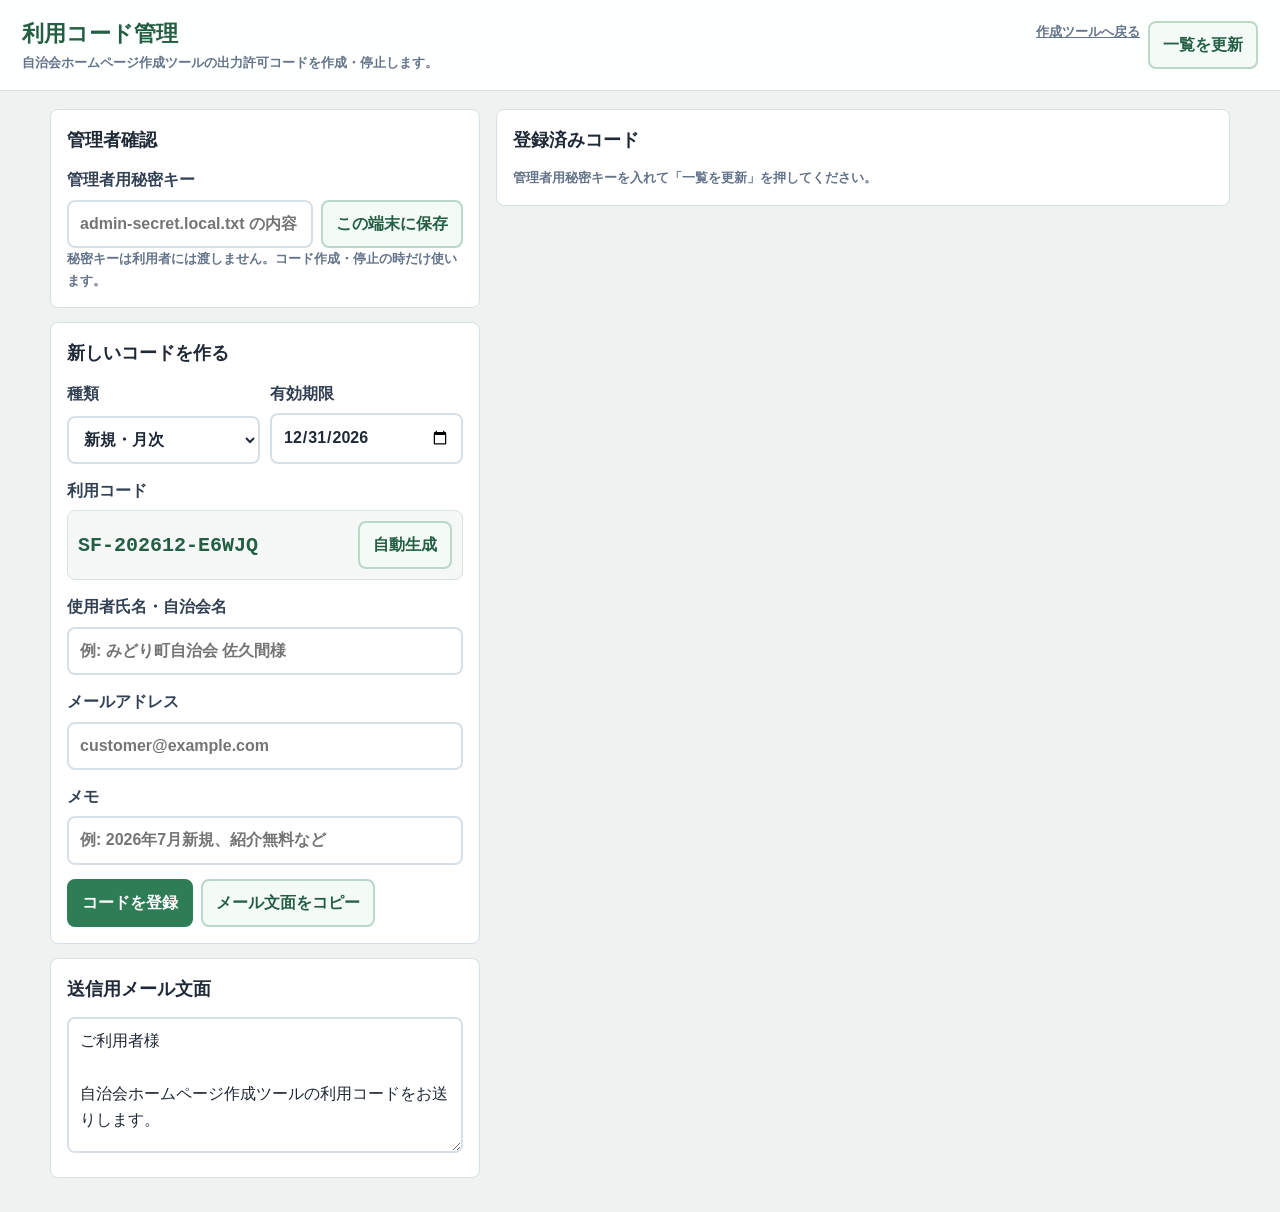
==== admin.html @ de586a73 "Add access code admin page" ====
<!doctype html>
<html lang="ja">
<head>
  <meta charset="utf-8">
  <meta name="viewport" content="width=device-width, initial-scale=1">
  <title>利用コード管理 | 自治会ホームページ作成ツール</title>
  <style>
    :root {
      --ink: #1f2937;
      --muted: #64748b;
      --line: #d8e0e7;
      --soft: #f6f8f7;
      --green: #2f7d57;
      --green-dark: #245f43;
      --red: #b42318;
      --blue: #2563eb;
      --white: #fff;
    }

    * {
      box-sizing: border-box;
    }

    body {
      margin: 0;
      background: #eef3f1;
      color: var(--ink);
      font-family: -apple-system, BlinkMacSystemFont, "Hiragino Sans", "Yu Gothic", Meiryo, sans-serif;
      line-height: 1.65;
    }

    header {
      position: sticky;
      top: 0;
      z-index: 5;
      display: flex;
      justify-content: space-between;
      gap: 12px;
      align-items: center;
      padding: 16px 22px;
      background: rgba(255, 255, 255, 0.94);
      border-bottom: 1px solid var(--line);
      backdrop-filter: blur(8px);
    }

    h1,
    h2,
    h3,
    p {
      margin: 0;
    }

    h1 {
      font-size: 22px;
      color: var(--green-dark);
    }

    h2 {
      font-size: 18px;
      margin-bottom: 12px;
    }

    h3 {
      font-size: 15px;
    }

    main {
      width: min(1180px, calc(100% - 28px));
      margin: 18px auto 34px;
      display: grid;
      grid-template-columns: minmax(320px, 430px) 1fr;
      gap: 16px;
      align-items: start;
    }

    section,
    .panel {
      background: var(--white);
      border: 1px solid var(--line);
      border-radius: 8px;
      padding: 16px;
    }

    .stack {
      display: grid;
      gap: 14px;
    }

    label {
      display: grid;
      gap: 6px;
      font-weight: 800;
      color: #334155;
    }

    input,
    select,
    textarea,
    button {
      font: inherit;
    }

    input,
    select,
    textarea {
      width: 100%;
      min-height: 44px;
      border: 2px solid var(--line);
      border-radius: 8px;
      padding: 9px 11px;
      background: #fff;
      color: var(--ink);
    }

    textarea {
      min-height: 136px;
      resize: vertical;
    }

    button {
      min-height: 44px;
      border: 2px solid var(--green);
      border-radius: 8px;
      padding: 9px 13px;
      background: var(--green);
      color: #fff;
      font-weight: 900;
      cursor: pointer;
    }

    button.secondary {
      color: var(--green-dark);
      background: #f4faf6;
      border-color: #b9d8c8;
    }

    button.danger {
      background: var(--red);
      border-color: var(--red);
    }

    button.blue {
      background: var(--blue);
      border-color: var(--blue);
    }

    button:disabled {
      opacity: 0.55;
      cursor: not-allowed;
    }

    .row {
      display: grid;
      grid-template-columns: 1fr 1fr;
      gap: 10px;
    }

    .actions {
      display: flex;
      flex-wrap: wrap;
      gap: 8px;
    }

    .notice {
      padding: 10px 12px;
      border: 1px solid #bfd8c8;
      border-radius: 8px;
      color: var(--green-dark);
      background: #f4faf6;
      font-weight: 800;
    }

    .notice.error {
      border-color: #f0b8b2;
      color: var(--red);
      background: #fff5f5;
    }

    .tiny {
      color: var(--muted);
      font-size: 13px;
      font-weight: 600;
    }

    .code-box {
      display: grid;
      grid-template-columns: 1fr auto;
      gap: 8px;
      align-items: center;
      padding: 10px;
      background: var(--soft);
      border: 1px solid var(--line);
      border-radius: 8px;
    }

    .code-value {
      font-family: ui-monospace, SFMono-Regular, Menlo, Consolas, monospace;
      font-size: 20px;
      font-weight: 900;
      overflow-wrap: anywhere;
      color: var(--green-dark);
    }

    .code-list {
      display: grid;
      gap: 10px;
      max-height: calc(100vh - 178px);
      overflow: auto;
      padding-right: 4px;
    }

    .code-card {
      border: 1px solid var(--line);
      border-radius: 8px;
      padding: 12px;
      display: grid;
      gap: 8px;
      background: #fff;
    }

    .code-card.disabled {
      opacity: 0.68;
      background: #f8fafc;
    }

    .card-head {
      display: grid;
      grid-template-columns: 1fr auto;
      gap: 8px;
      align-items: start;
    }

    .pill {
      display: inline-flex;
      align-items: center;
      justify-content: center;
      min-height: 26px;
      padding: 3px 9px;
      border-radius: 999px;
      background: #e8f3ed;
      color: var(--green-dark);
      font-size: 12px;
      font-weight: 900;
      white-space: nowrap;
    }

    .pill.off {
      color: #475569;
      background: #e2e8f0;
    }

    .pill.expired {
      color: var(--red);
      background: #fff0ee;
    }

    .meta {
      display: flex;
      flex-wrap: wrap;
      gap: 6px 12px;
      color: var(--muted);
      font-size: 13px;
      font-weight: 700;
    }

    .secret-line {
      display: grid;
      grid-template-columns: 1fr auto;
      gap: 8px;
      align-items: end;
    }

    @media (max-width: 860px) {
      header,
      main {
        width: 100%;
      }

      header {
        position: static;
        align-items: flex-start;
        flex-direction: column;
      }

      main {
        grid-template-columns: 1fr;
        padding: 0 12px 20px;
      }

      .row,
      .secret-line,
      .code-box {
        grid-template-columns: 1fr;
      }
    }
  </style>
</head>
<body>
  <header>
    <div>
      <h1>利用コード管理</h1>
      <p class="tiny">自治会ホームページ作成ツールの出力許可コードを作成・停止します。</p>
    </div>
    <div class="actions">
      <a href="./" class="tiny">作成ツールへ戻る</a>
      <button class="secondary" type="button" data-refresh>一覧を更新</button>
    </div>
  </header>

  <main>
    <div class="stack">
      <section>
        <h2>管理者確認</h2>
        <div class="secret-line">
          <label>
            管理者用秘密キー
            <input type="password" data-admin-secret autocomplete="current-password" placeholder="admin-secret.local.txt の内容">
          </label>
          <button class="secondary" type="button" data-save-secret>この端末に保存</button>
        </div>
        <p class="tiny">秘密キーは利用者には渡しません。コード作成・停止の時だけ使います。</p>
      </section>

      <section>
        <h2>新しいコードを作る</h2>
        <div class="stack">
          <div class="row">
            <label>
              種類
              <select data-code-type>
                <option value="monthly">新規・月次</option>
                <option value="yearly">既存・年次</option>
                <option value="free">無料許可</option>
              </select>
            </label>
            <label>
              有効期限
              <input type="date" data-expires-date>
            </label>
          </div>

          <label>
            利用コード
            <div class="code-box">
              <span class="code-value" data-code-preview>SF-XXXXXX</span>
              <button class="secondary" type="button" data-generate-code>自動生成</button>
            </div>
          </label>

          <label>
            使用者氏名・自治会名
            <input data-customer-name placeholder="例: みどり町自治会 佐久間様">
          </label>

          <label>
            メールアドレス
            <input type="email" data-email placeholder="customer@example.com">
          </label>

          <label>
            メモ
            <input data-note placeholder="例: 2026年7月新規、紹介無料など">
          </label>

          <div class="actions">
            <button type="button" data-register-code>コードを登録</button>
            <button class="secondary" type="button" data-copy-mail>メール文面をコピー</button>
          </div>
          <p data-status class="notice" hidden></p>
        </div>
      </section>

      <section>
        <h2>送信用メール文面</h2>
        <textarea data-mail-body readonly></textarea>
      </section>
    </div>

    <section>
      <h2>登録済みコード</h2>
      <div class="code-list" data-code-list>
        <p class="tiny">管理者用秘密キーを入れて「一覧を更新」を押してください。</p>
      </div>
    </section>
  </main>

  <script>
    const API_BASE = "https://sakuma-farm-homepage-auth.sakuma-farm-jichikai.workers.dev";
    const APP_URL = "https://daisuken0211-dotcom.github.io/jichikai-site-maker/";
    const storageKey = "sakumaFarmAdminSecret";

    const elements = {
      secret: document.querySelector("[data-admin-secret]"),
      saveSecret: document.querySelector("[data-save-secret]"),
      type: document.querySelector("[data-code-type]"),
      expiresDate: document.querySelector("[data-expires-date]"),
      codePreview: document.querySelector("[data-code-preview]"),
      generateCode: document.querySelector("[data-generate-code]"),
      customerName: document.querySelector("[data-customer-name]"),
      email: document.querySelector("[data-email]"),
      note: document.querySelector("[data-note]"),
      registerCode: document.querySelector("[data-register-code]"),
      copyMail: document.querySelector("[data-copy-mail]"),
      mailBody: document.querySelector("[data-mail-body]"),
      status: document.querySelector("[data-status]"),
      refresh: document.querySelector("[data-refresh]"),
      codeList: document.querySelector("[data-code-list]")
    };

    function pad(value) {
      return String(value).padStart(2, "0");
    }

    function formatDateInput(date) {
      return `${date.getFullYear()}-${pad(date.getMonth() + 1)}-${pad(date.getDate())}`;
    }

    function endOfMonth(date = new Date()) {
      return new Date(date.getFullYear(), date.getMonth() + 1, 0);
    }

    function oneYearLater(date = new Date()) {
      return new Date(date.getFullYear() + 1, date.getMonth(), date.getDate());
    }

    function setStatus(message, isError = false) {
      elements.status.hidden = false;
      elements.status.textContent = message;
      elements.status.classList.toggle("error", isError);
    }

    function randomPart(length = 6) {
      const alphabet = "ABCDEFGHJKLMNPQRSTUVWXYZ23456789";
      const bytes = new Uint8Array(length);
      crypto.getRandomValues(bytes);
      return Array.from(bytes, (byte) => alphabet[byte % alphabet.length]).join("");
    }

    function codePrefix() {
      const now = new Date();
      if (elements.type.value === "yearly") return `SF-Y${now.getFullYear()}`;
      if (elements.type.value === "free") return "SF-FREE";
      return `SF-${now.getFullYear()}${pad(now.getMonth() + 1)}`;
    }

    function generateCode() {
      elements.codePreview.textContent = `${codePrefix()}-${randomPart(5)}`;
      updateMailBody();
    }

    function setDefaultExpiry() {
      const now = new Date();
      if (elements.type.value === "yearly") {
        elements.expiresDate.value = formatDateInput(oneYearLater(now));
      } else if (elements.type.value === "free") {
        elements.expiresDate.value = "";
      } else {
        elements.expiresDate.value = formatDateInput(endOfMonth(now));
      }
      generateCode();
    }

    function expiryIso() {
      if (!elements.expiresDate.value) return "";
      return `${elements.expiresDate.value}T23:59:59+09:00`;
    }

    function codeTypeLabel(type = elements.type.value) {
      if (type === "yearly") return "年次";
      if (type === "free") return "無料";
      return "月次";
    }

    function buildPayload() {
      return {
        code: elements.codePreview.textContent.trim(),
        type: elements.type.value,
        customerName: elements.customerName.value.trim(),
        email: elements.email.value.trim(),
        note: elements.note.value.trim(),
        expiresAt: expiryIso(),
        enabled: true
      };
    }

    function updateMailBody() {
      const payload = buildPayload();
      const name = payload.customerName || "ご利用者様";
      const expires = payload.expiresAt ? `${elements.expiresDate.value} まで` : "期限なし";
      elements.mailBody.value = `${name}\n\n自治会ホームページ作成ツールの利用コードをお送りします。\n\n利用コード: ${payload.code}\n有効期限: ${expires}\n\n作成ツールはこちらです。\n${APP_URL}\n\n出力・保存を押したときに、この利用コードを入力してください。\n一度入力した端末では、期限まで再入力は不要です。\n\nSakuma Farm`;
    }

    function secretValue() {
      return elements.secret.value.trim();
    }

    async function postAdmin(path, body = {}) {
      if (!secretValue()) throw new Error("管理者用秘密キーを入力してください。");
      const response = await fetch(`${API_BASE}${path}`, {
        method: "POST",
        headers: {
          "Content-Type": "application/json",
          "X-Admin-Secret": secretValue()
        },
        body: JSON.stringify(body)
      });
      const data = await response.json().catch(() => ({}));
      if (!response.ok || data.ok === false) {
        throw new Error(data.reason || "処理に失敗しました。");
      }
      return data;
    }

    function escapeHtml(value) {
      return String(value || "").replace(/[&<>"']/g, (char) => ({
        "&": "&amp;",
        "<": "&lt;",
        ">": "&gt;",
        "\"": "&quot;",
        "'": "&#39;"
      }[char]));
    }

    function renderCodes(codes) {
      if (!codes.length) {
        elements.codeList.innerHTML = '<p class="tiny">登録済みコードはまだありません。</p>';
        return;
      }

      elements.codeList.innerHTML = codes.map((item) => {
        const status = item.expired ? "期限切れ" : item.enabled ? "有効" : "停止";
        const pillClass = item.expired ? "expired" : item.enabled ? "" : "off";
        const disabledClass = item.enabled ? "" : " disabled";
        const expires = item.expiresAt ? item.expiresAt.replace("T", " ").replace("+09:00", "") : "期限なし";
        return `
          <article class="code-card${disabledClass}">
            <div class="card-head">
              <div>
                <div class="code-value">${escapeHtml(item.code)}</div>
                <div class="meta">
                  <span>${escapeHtml(codeTypeLabel(item.type))}</span>
                  <span>${escapeHtml(item.customerName || "名前未設定")}</span>
                  <span>${escapeHtml(item.email || "メール未設定")}</span>
                </div>
              </div>
              <span class="pill ${pillClass}">${status}</span>
            </div>
            <div class="meta">
              <span>期限: ${escapeHtml(expires)}</span>
              <span>${escapeHtml(item.note || "")}</span>
            </div>
            <div class="actions">
              <button class="secondary" type="button" data-load-code="${escapeHtml(item.code)}">メール文面を作る</button>
              <button class="danger" type="button" data-disable-code="${escapeHtml(item.code)}" ${item.enabled ? "" : "disabled"}>停止</button>
            </div>
          </article>
        `;
      }).join("");
    }

    async function refreshCodes() {
      elements.codeList.innerHTML = '<p class="tiny">読み込み中です。</p>';
      const data = await postAdmin("/admin/list-codes");
      renderCodes(data.codes || []);
      setStatus("登録済みコードを読み込みました。");
    }

    elements.saveSecret.addEventListener("click", () => {
      localStorage.setItem(storageKey, secretValue());
      setStatus("この端末に管理者用秘密キーを保存しました。");
    });

    elements.type.addEventListener("change", setDefaultExpiry);
    elements.expiresDate.addEventListener("input", updateMailBody);
    elements.customerName.addEventListener("input", updateMailBody);
    elements.email.addEventListener("input", updateMailBody);
    elements.note.addEventListener("input", updateMailBody);
    elements.generateCode.addEventListener("click", generateCode);

    elements.registerCode.addEventListener("click", async () => {
      try {
        const payload = buildPayload();
        if (!payload.code || payload.code === "SF-XXXXXX") generateCode();
        await postAdmin("/admin/upsert-code", buildPayload());
        setStatus("利用コードを登録しました。メール文面をコピーして利用者へ送れます。");
        await refreshCodes();
      } catch (error) {
        setStatus(error.message || "登録に失敗しました。", true);
      }
    });

    elements.copyMail.addEventListener("click", async () => {
      updateMailBody();
      await navigator.clipboard.writeText(elements.mailBody.value);
      setStatus("メール文面をコピーしました。");
    });

    elements.refresh.addEventListener("click", async () => {
      try {
        await refreshCodes();
      } catch (error) {
        setStatus(error.message || "一覧取得に失敗しました。", true);
      }
    });

    elements.codeList.addEventListener("click", async (event) => {
      const disableButton = event.target.closest("[data-disable-code]");
      const loadButton = event.target.closest("[data-load-code]");

      if (loadButton) {
        elements.codePreview.textContent = loadButton.dataset.loadCode;
        updateMailBody();
        setStatus("選択したコードのメール文面を作りました。");
      }

      if (disableButton) {
        if (!confirm(`${disableButton.dataset.disableCode} を停止しますか？`)) return;
        try {
          await postAdmin("/admin/disable-code", { code: disableButton.dataset.disableCode });
          setStatus("利用コードを停止しました。");
          await refreshCodes();
        } catch (error) {
          setStatus(error.message || "停止に失敗しました。", true);
        }
      }
    });

    elements.secret.value = localStorage.getItem(storageKey) || "";
    setDefaultExpiry();
    updateMailBody();
  </script>
</body>
</html>
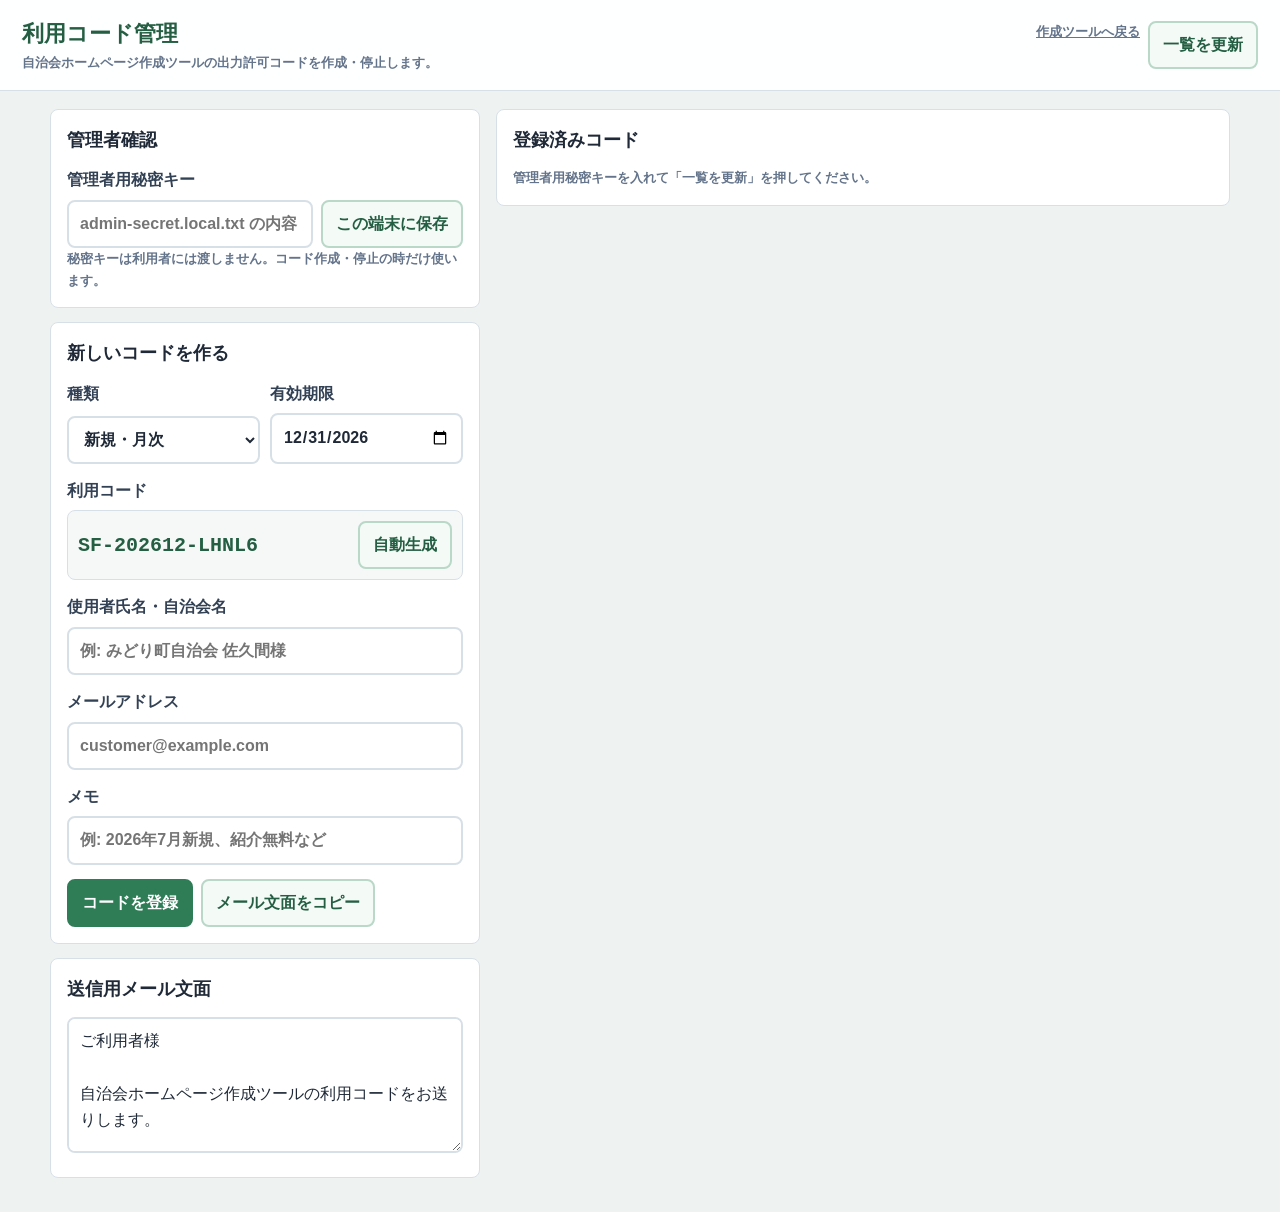
==== commit cb5cd827: "Improve admin code error messages" ====
--- a/admin.html
+++ b/admin.html
@@ -494,6 +494,17 @@
       return elements.secret.value.trim();
     }
 
+    function adminErrorMessage(reason) {
+      const messages = {
+        unauthorized: "管理者用秘密キーが違うか、入力されていません。admin-secret.local.txt の内容を入れてください。",
+        empty_code: "利用コードが空欄です。自動生成を押してください。",
+        invalid_code: "利用コードが見つかりません。",
+        method_not_allowed: "通信方法が正しくありません。",
+        not_found: "管理APIのURLが見つかりません。"
+      };
+      return messages[reason] || reason || "処理に失敗しました。";
+    }
+
     async function postAdmin(path, body = {}) {
       if (!secretValue()) throw new Error("管理者用秘密キーを入力してください。");
       const response = await fetch(`${API_BASE}${path}`, {
@@ -506,7 +517,7 @@
       });
       const data = await response.json().catch(() => ({}));
       if (!response.ok || data.ok === false) {
-        throw new Error(data.reason || "処理に失敗しました。");
+        throw new Error(adminErrorMessage(data.reason));
       }
       return data;
     }
@@ -566,6 +577,10 @@
     }
 
     elements.saveSecret.addEventListener("click", () => {
+      if (!secretValue()) {
+        setStatus("管理者用秘密キーを入力してから保存してください。", true);
+        return;
+      }
       localStorage.setItem(storageKey, secretValue());
       setStatus("この端末に管理者用秘密キーを保存しました。");
     });
